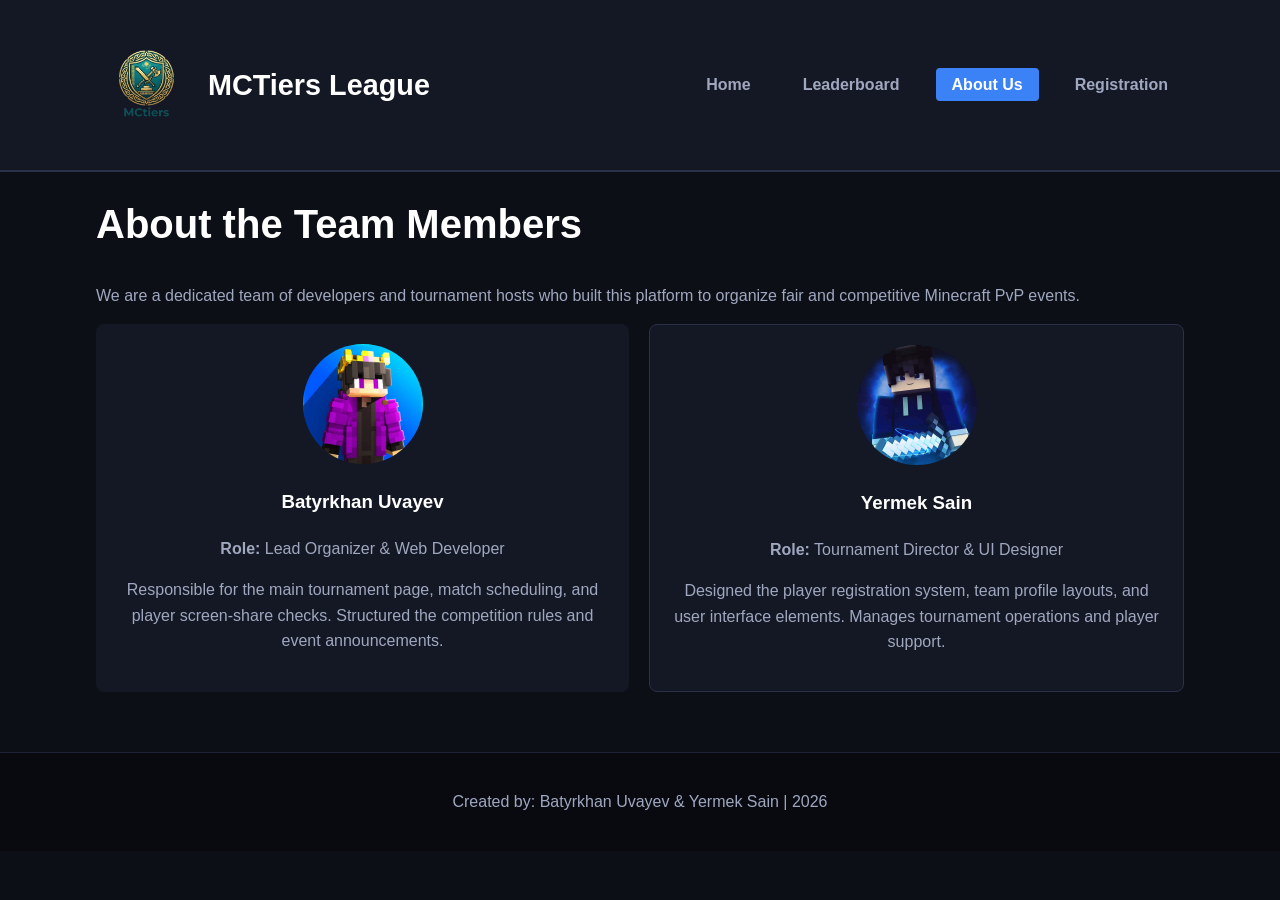
==== about.html @ dbb65c8c "as" ====
<!DOCTYPE html>
<html lang="en">
<head>
    <meta charset="UTF-8">
    <meta name="viewport" content="width=device-width, initial-scale=1.0">
    <title>Minecraft PvP Championship - About Us</title>
    <link rel="stylesheet" href="css/style.css">
</head>
<body>

    <header id="main-header">
        <div class="container">
            <div class="header-brand">
                <img src="images/Gemini_Generated_Image_re1tjsre1tjsre1t-removebg-preview.png" alt="MCTiers Logo" class="logo-img">
                <h2>MCTiers League</h2>
            </div>
            <nav>
                <ul>
                    <li><a href="index.html">Home</a></li>
                    <li><a href="leaderboard.html">Leaderboard</a></li>
                    <li><a href="about.html" class="active">About Us</a></li>
                    <li><a href="contact.html">Registration</a></li>
                </ul>
            </nav>
        </div>
    </header>

    <main class="container">
        <h1>About the Team Members</h1>
        <p>We are a dedicated team of developers and tournament hosts who built this platform to organize fair and competitive Minecraft PvP events.</p>

      <div class="team-grid" style="display: flex; gap: 20px;">
    <div class="member-card" style="background-color: #141824; border: 0px solid #2a3148; border-radius: 8px; padding: 20px; text-align: center; width: 50%;">
        <img src="images/profile2.png" alt="Batyrkhan Uvayev" style="width: 120px; height: 120px; border-radius: 50%; object-fit: cover; border: 0px solid #3b82f6; margin-bottom: 15px; display: inline-block;">
        <h3>Batyrkhan Uvayev</h3>
        <p><strong>Role:</strong> Lead Organizer & Web Developer</p>
        <p>Responsible for the main tournament page, match scheduling, and player screen-share checks. Structured the competition rules and event announcements.</p>
    </div>

    <div class="member-card" style="background-color: #141824; border: 1px solid #2a3148; border-radius: 8px; padding: 20px; text-align: center; width: 50%;">
        <img src="images/profile1.jpg" alt="Yermek Sain" style="width: 120px; height: 120px; border-radius: 50%; object-fit: cover; border: 0px solid #3b82f6; margin-bottom: 15px; display: inline-block;">
        <h3>Yermek Sain</h3>
        <p><strong>Role:</strong> Tournament Director & UI Designer</p>
        <p>Designed the player registration system, team profile layouts, and user interface elements. Manages tournament operations and player support.</p>
    </div>
</div>
        </div>
    </main>

    <footer>
        <p>Created by: Batyrkhan Uvayev & Yermek Sain | 2026</p>
    </footer>

</body>
</html>
---- css/style.css ----
body {
    margin: 0;
    padding: 0;
    background-color: #0d0f17;
    color: #e1e6f0;
    font-family: 'Segoe UI', Tahoma, Geneva, Verdana, sans-serif;
    line-height: 1.6;
}

h1, h2, h3 {
    margin-top: 0;
    color: #ffffff;
}

h1 {
    font-size: 2.5rem;
}

h2 {
    font-size: 1.8rem;
    border-bottom: 2px solid #2a3148;
    padding-bottom: 8px;
    margin-bottom: 20px;
}

p {
    font-size: 1rem;
    color: #a0a8c0;
}

table {
    width: 100%;
    border-collapse: collapse;
    margin-top: 15px;
}

footer {
    background-color: #080a10;
    text-align: center;
    padding: 20px 0;
    margin-top: 40px;
    border-top: 1px solid #1e2436;
}


#main-header {
    background-color: #141824;
    border-bottom: 2px solid #2a3148;
    padding: 15px 0;
}

#registration-form {
    background-color: #141824;
    padding: 30px;
    border-radius: 8px;
    border: 1px solid #2a3148;
    max-width: 600px;
    margin: 0 auto;
}


.header-brand {
    display: flex;
    align-items: center;
    gap: 12px;
}

.header-brand h2 {
    margin-bottom: 0;
    border-bottom: none;
    padding-bottom: 0;
}

.logo-img {
    width: 100px;
    height: 100px;
    border-radius: 4px;
    object-fit: cover;
}


header .container {
    display: flex;
    justify-content: space-between;
    align-items: center;
}

nav ul {
    list-style: none;
    margin: 0;
    padding: 0;
    display: flex;
}

nav li {
    margin-left: 20px;
}

nav a {
    color: #a0a8c0;
    text-decoration: none;
    font-weight: 600;
    padding: 8px 16px;
    border-radius: 4px;
    transition: 0.3s;
}

nav a:hover {
    background-color: #2a3148;
    color: #ffffff;
}

nav a.active {
    background-color: #3b82f6;
    color: #ffffff;
}

table th {
    background-color: #1c2234;
    color: #ffffff;
    text-align: left;
    padding: 12px;
    font-weight: 600;
}

table td {
    padding: 10px 12px;
    border-bottom: 1px solid #1e2436;
}

.form-group input,
.form-group select,
.form-group textarea {
    width: 100%;
    padding: 10px;
    background-color: #0d0f17;
    border: 1px solid #2a3148;
    border-radius: 4px;
    color: #ffffff;
    box-sizing: border-box;
    margin-top: 5px;
}


.container {
    width: 85%;
    max-width: 1100px;
    margin: 0 auto;
    padding: 20px 0;
}

.hero-banner {
    background-color: #141824;
    border-radius: 8px;
    padding: 40px;
    margin-bottom: 30px;
    border: 1px solid #2a3148;
    text-align: center;
}

.subtitle {
    color: #3b82f6;
    font-size: 1.2rem;
    margin-bottom: 15px;
}

.rules-section, .kits-section {
    background-color: #141824;
    border-radius: 8px;
    padding: 25px;
    margin-bottom: 30px;
    border: 1px solid #2a3148;
}

.cards-grid {
    display: flex;
    gap: 20px;
    flex-wrap: wrap;
}

.match-card {
    background-color: #141824;
    border: 1px solid #2a3148;
    border-radius: 8px;
    width: calc(33.333% - 14px);
    overflow: hidden;
    box-sizing: border-box;
}

.match-card img {
    width: 100%;
    height: 180px;
    object-fit: contain;
    background-color: #141824;
    padding: 15px;
    box-sizing: border-box;
    display: block;
}

.card-body {
    padding: 15px;
}

.leaderboard-table {
    background-color: #141824;
    border-radius: 8px;
    overflow: hidden;
    border: 1px solid #2a3148;
}

.leaderboard-table tr:hover {
    background-color: #1a2030;
}

.top-1 {
    color: #ffb700;
    font-weight: bold;
}

.top-2 {
    color: #c0c0c0;
    font-weight: bold;
}

.top-3 {
    color: #cd7f32;
    font-weight: bold;
}

.tier-ht1 { color: #ff4757; font-weight: bold; }
.tier-lt1 { color: #ffa502; font-weight: bold; }
.tier-ht2 { color: #2ed573; font-weight: bold; }
.tier-lt2 { color: #1e90ff; font-weight: bold; }
.tier-ht3 { color: #70a1ff; font-weight: bold; }
.tier-lt3 { color: #a4b0be; font-weight: bold; }

.team-grid {
    display: flex;
    gap: 20px;
}

.member-card {
    background-color: #141824;
    border: 1px solid #2a3148;
    border-radius: 8px;
    padding: 20px;
    text-align: center;
    width: 50%;
}

.form-group {
    margin-bottom: 20px;
}

.form-group label {
    display: block;
    font-weight: 600;
}

.btn {
    background-color: #3b82f6;
    color: #ffffff;
    padding: 12px 24px;
    border: none;
    border-radius: 4px;
    cursor: pointer;
    font-weight: bold;
    font-size: 1rem;
    width: 100%;
}

.btn:hover {
    background-color: #2563ed;
}
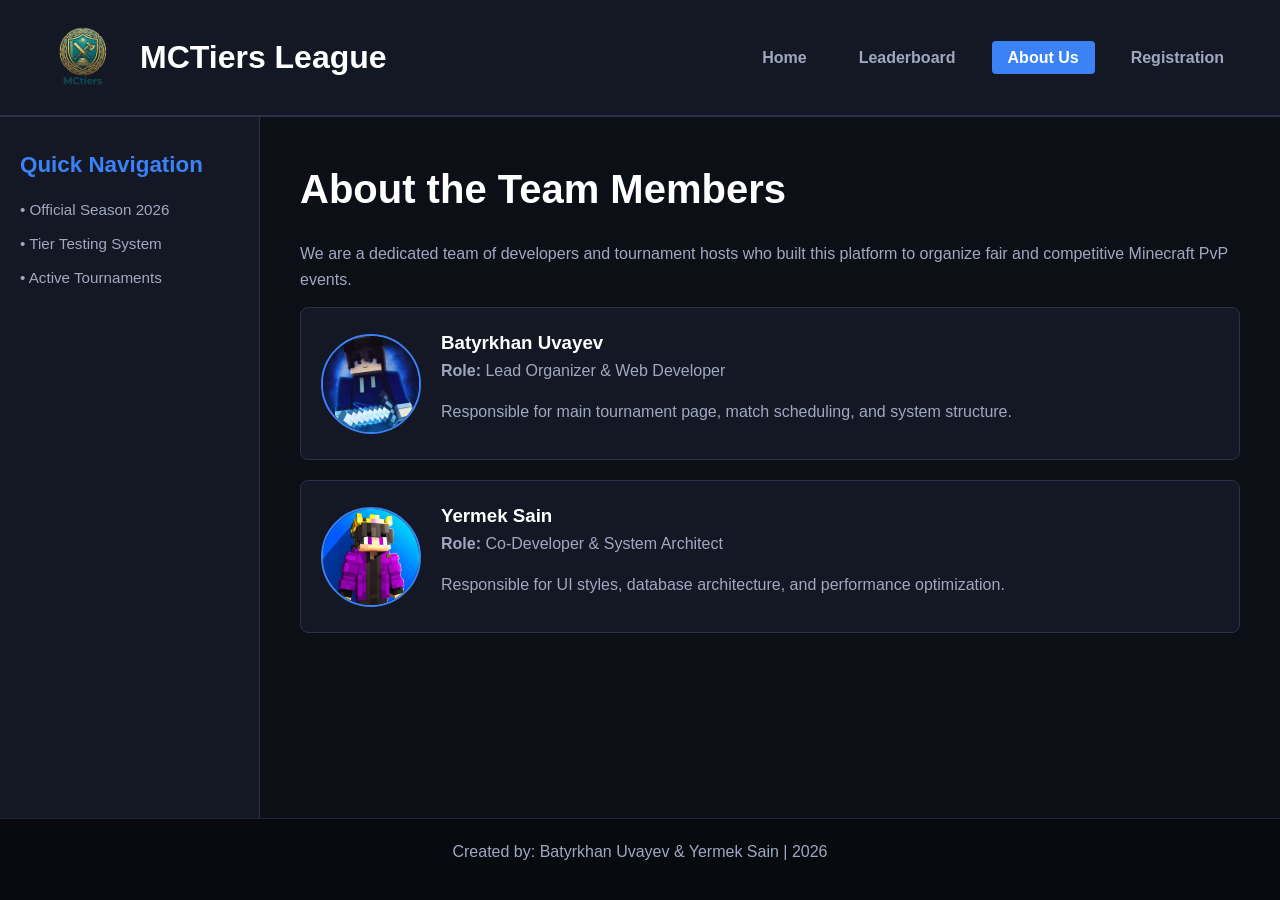
==== commit 9269fe70: "Merge branch 'main' of https://github.com/sainermek/asik-1-WEB" ====
--- a/about.html
+++ b/about.html
@@ -3,53 +3,61 @@
 <head>
     <meta charset="UTF-8">
     <meta name="viewport" content="width=device-width, initial-scale=1.0">
-    <title>Minecraft PvP Championship - About Us</title>
+    <title>About Us - Minecraft PvP Championship</title>
     <link rel="stylesheet" href="css/style.css">
 </head>
 <body>
 
-    <header id="main-header">
-        <div class="container">
-            <div class="header-brand">
-                <img src="images/Gemini_Generated_Image_re1tjsre1tjsre1t-removebg-preview.png" alt="MCTiers Logo" class="logo-img">
-                <h2>MCTiers League</h2>
-            </div>
-            <nav>
-                <ul>
-                    <li><a href="index.html">Home</a></li>
-                    <li><a href="leaderboard.html">Leaderboard</a></li>
-                    <li><a href="about.html" class="active">About Us</a></li>
-                    <li><a href="contact.html">Registration</a></li>
-                </ul>
-            </nav>
+<div class="page">
+    <header>
+        <div class="header-brand">
+            <img src="images/logo.png" alt="MCTiers Logo" class="logo-img">
+            <h2>MCTiers League</h2>
         </div>
+        <nav>
+            <ul>
+                <li><a href="index.html">Home</a></li>
+                <li><a href="leaderboard.html">Leaderboard</a></li>
+                <li><a href="about.html" class="active">About Us</a></li>
+                <li><a href="contact.html">Registration</a></li>
+            </ul>
+        </nav>
     </header>
 
-    <main class="container">
+    <aside>
+        <h2>Quick Navigation</h2>
+        <p>• Official Season 2026</p>
+        <p>• Tier Testing System</p>
+        <p>• Active Tournaments</p>
+    </aside>
+
+    <main>
         <h1>About the Team Members</h1>
         <p>We are a dedicated team of developers and tournament hosts who built this platform to organize fair and competitive Minecraft PvP events.</p>
 
-      <div class="team-grid" style="display: flex; gap: 20px;">
-    <div class="member-card" style="background-color: #141824; border: 0px solid #2a3148; border-radius: 8px; padding: 20px; text-align: center; width: 50%;">
-        <img src="images/profile2.png" alt="Batyrkhan Uvayev" style="width: 120px; height: 120px; border-radius: 50%; object-fit: cover; border: 0px solid #3b82f6; margin-bottom: 15px; display: inline-block;">
-        <h3>Batyrkhan Uvayev</h3>
-        <p><strong>Role:</strong> Lead Organizer & Web Developer</p>
-        <p>Responsible for the main tournament page, match scheduling, and player screen-share checks. Structured the competition rules and event announcements.</p>
-    </div>
+        <div class="team-member">
+            <img src="images/profile1.jpg" alt="Batyrkhan Uvayev" class="member-avatar">
+            <div>
+                <h3>Batyrkhan Uvayev</h3>
+                <p><strong>Role:</strong> Lead Organizer & Web Developer</p>
+                <p>Responsible for main tournament page, match scheduling, and system structure.</p>
+            </div>
+        </div>
 
-    <div class="member-card" style="background-color: #141824; border: 1px solid #2a3148; border-radius: 8px; padding: 20px; text-align: center; width: 50%;">
-        <img src="images/profile1.jpg" alt="Yermek Sain" style="width: 120px; height: 120px; border-radius: 50%; object-fit: cover; border: 0px solid #3b82f6; margin-bottom: 15px; display: inline-block;">
-        <h3>Yermek Sain</h3>
-        <p><strong>Role:</strong> Tournament Director & UI Designer</p>
-        <p>Designed the player registration system, team profile layouts, and user interface elements. Manages tournament operations and player support.</p>
-    </div>
-</div>
+        <div class="team-member">
+            <img src="images/profile2.png" alt="Yermek Sain" class="member-avatar">
+            <div>
+                <h3>Yermek Sain</h3>
+                <p><strong>Role:</strong> Co-Developer & System Architect</p>
+                <p>Responsible for UI styles, database architecture, and performance optimization.</p>
+            </div>
         </div>
     </main>
 
     <footer>
         <p>Created by: Batyrkhan Uvayev & Yermek Sain | 2026</p>
     </footer>
+</div>
 
 </body>
 </html>
--- a/css/style.css
+++ b/css/style.css
@@ -1,100 +1,60 @@
-
-body {
+* {
     margin: 0;
     padding: 0;
+    box-sizing: border-box;
+}
+
+body {
     background-color: #0d0f17;
     color: #e1e6f0;
     font-family: 'Segoe UI', Tahoma, Geneva, Verdana, sans-serif;
     line-height: 1.6;
 }
 
-h1, h2, h3 {
-    margin-top: 0;
-    color: #ffffff;
-}
-
-h1 {
-    font-size: 2.5rem;
-}
-
-h2 {
-    font-size: 1.8rem;
+.page {
+    display: grid;
+    grid-template-columns: 260px 1fr;
+    grid-template-rows: auto 1fr auto;
+    grid-template-areas:
+        "header header"
+        "sidebar main"
+        "footer footer";
+    min-height: 100vh;
+}
+
+header {
+    grid-area: header;
+    background-color: #141824;
     border-bottom: 2px solid #2a3148;
-    padding-bottom: 8px;
-    margin-bottom: 20px;
-}
-
-p {
-    font-size: 1rem;
-    color: #a0a8c0;
-}
-
-table {
-    width: 100%;
-    border-collapse: collapse;
-    margin-top: 15px;
-}
-
-footer {
-    background-color: #080a10;
-    text-align: center;
-    padding: 20px 0;
-    margin-top: 40px;
-    border-top: 1px solid #1e2436;
-}
-
-
-#main-header {
-    background-color: #141824;
-    border-bottom: 2px solid #2a3148;
-    padding: 15px 0;
-}
-
-#registration-form {
-    background-color: #141824;
-    padding: 30px;
-    border-radius: 8px;
-    border: 1px solid #2a3148;
-    max-width: 600px;
-    margin: 0 auto;
-}
-
+    padding: 15px 40px;
+    display: flex;
+    justify-content: space-between;
+    align-items: center;
+}
 
 .header-brand {
     display: flex;
     align-items: center;
-    gap: 12px;
+    gap: 15px;
 }
 
 .header-brand h2 {
     margin-bottom: 0;
-    border-bottom: none;
-    padding-bottom: 0;
+    color: #ffffff;
+    font-size: 2rem;
 }
 
 .logo-img {
-    width: 100px;
-    height: 100px;
-    border-radius: 4px;
+    width: 85px;
+    height: 85px;
+    border-radius: 6px;
     object-fit: cover;
-}
-
-
-header .container {
-    display: flex;
-    justify-content: space-between;
-    align-items: center;
 }
 
 nav ul {
     list-style: none;
-    margin: 0;
-    padding: 0;
-    display: flex;
-}
-
-nav li {
-    margin-left: 20px;
+    display: flex;
+    gap: 20px;
 }
 
 nav a {
@@ -116,47 +76,202 @@
     color: #ffffff;
 }
 
-table th {
-    background-color: #1c2234;
-    color: #ffffff;
-    text-align: left;
-    padding: 12px;
-    font-weight: 600;
-}
-
-table td {
-    padding: 10px 12px;
-    border-bottom: 1px solid #1e2436;
-}
-
-.form-group input,
-.form-group select,
-.form-group textarea {
-    width: 100%;
+aside {
+    grid-area: sidebar;
+    background-color: #141824;
+    padding: 30px 20px;
+    border-right: 1px solid #2a3148;
+}
+
+aside h2 {
+    color: #3b82f6;
+    font-size: 1.4rem;
+    margin-bottom: 15px;
+}
+
+aside p, aside ul {
+    color: #a0a8c0;
+    font-size: 0.95rem;
+    margin-bottom: 10px;
+}
+
+aside ul {
+    padding-left: 20px;
+}
+
+main {
+    grid-area: main;
+    padding: 40px;
+}
+
+footer {
+    grid-area: footer;
+    background-color: #080a10;
+    text-align: center;
+    padding: 20px 0;
+    border-top: 1px solid #1e2436;
+    color: #a0a8c0;
+}
+
+h1, h2, h3 {
+    margin-top: 0;
+    color: #ffffff;
+}
+
+h1 {
+    font-size: 2.5rem;
+    margin-bottom: 20px;
+}
+
+p {
+    font-size: 1rem;
+    color: #a0a8c0;
+    margin-bottom: 15px;
+}
+
+.cards-grid {
+    display: flex;
+    flex-wrap: wrap;
+    gap: 25px;
+    justify-content: flex-start;
+}
+
+.match-card {
+    background-color: #141824;
+    border: 1px solid #2a3148;
+    border-radius: 8px;
+    width: calc(33.333% - 17px);
+    overflow: hidden;
+    display: flex;
+    flex-direction: column;
+    transition: transform 0.3s ease, box-shadow 0.3s ease;
+}
+
+.match-card:hover {
+    transform: translateY(-8px);
+    box-shadow: 0 10px 20px rgba(59, 130, 246, 0.2);
+}
+
+.match-card img {
+    width: 100%;
+    height: 160px;
+    background-color: #141824;
     padding: 10px;
-    background-color: #0d0f17;
-    border: 1px solid #2a3148;
+    object-fit: cover;
+}
+
+.match-card img.pixel-icon {
+    object-fit: contain;
+    transform: scale(0.8);
+}
+
+.card-body {
+    padding: 20px;
+    display: flex;
+    flex-direction: column;
+    flex-grow: 1;
+}
+
+.card-body h3 {
+    margin-bottom: 10px;
+}
+
+.card-body p {
+    flex-grow: 1;
+}
+
+.card-btn {
+    background-color: #3b82f6;
+    color: #ffffff;
+    text-align: center;
+    padding: 10px;
     border-radius: 4px;
-    color: #ffffff;
-    box-sizing: border-box;
-    margin-top: 5px;
-}
-
-
-.container {
-    width: 85%;
-    max-width: 1100px;
-    margin: 0 auto;
-    padding: 20px 0;
-}
-
-.hero-banner {
-    background-color: #141824;
-    border-radius: 8px;
-    padding: 40px;
+    text-decoration: none;
+    font-weight: bold;
+    margin-top: 15px;
+    transition: background 0.3s;
+    border: none;
+    cursor: pointer;
+    display: inline-block;
+}
+
+.card-btn:hover {
+    background-color: #2563ed;
+}
+
+.gallery-section {
+    margin-top: 40px;
+}
+
+.gallery-grid {
+    display: grid;
+    grid-template-columns: repeat(3, 1fr);
+    gap: 20px;
+    margin-top: 20px;
+}
+
+.gallery-item {
+    position: relative;
+    border-radius: 8px;
+    overflow: hidden;
+    border: 1px solid #2a3148;
+    height: 180px;
+    background-color: #141824;
+}
+
+.gallery-item img {
+    width: 100%;
+    height: 100%;
+    object-fit: cover;
+    padding: 6px; 
+    background-color: #141824;
+    display: block;
+    transition: transform 0.4s ease;
+}
+
+.gallery-item img.pixel-icon {
+    object-fit: contain;
+    padding: 20px;
+    transform: scale(0.85);
+}
+
+.gallery-item:hover img {
+    transform: scale(1.06);
+}
+
+.gallery-overlay {
+    position: absolute;
+    bottom: 0;
+    left: 0;
+    right: 0;
+    background: rgba(20, 24, 36, 0.85);
+    overflow: hidden;
+    width: 100%;
+    height: 0;
+    transition: .3s ease;
+    display: flex;
+    align-items: center;
+    justify-content: center;
+}
+
+.gallery-item:hover .gallery-overlay {
+    height: 100%;
+}
+
+.gallery-overlay span {
+    color: #ffffff;
+    font-size: 1.1rem;
+    font-weight: bold;
+    text-align: center;
+    padding: 0 10px;
+}
+
+.hero-banner, .rules-section {
+    background-color: #141824;
+    border-radius: 8px;
+    padding: 30px;
     margin-bottom: 30px;
     border: 1px solid #2a3148;
-    text-align: center;
 }
 
 .subtitle {
@@ -165,88 +280,53 @@
     margin-bottom: 15px;
 }
 
-.rules-section, .kits-section {
-    background-color: #141824;
-    border-radius: 8px;
-    padding: 25px;
-    margin-bottom: 30px;
-    border: 1px solid #2a3148;
-}
-
-.cards-grid {
-    display: flex;
+table {
+    width: 100%;
+    border-collapse: collapse;
+    background-color: #141824;
+    border-radius: 8px;
+    overflow: hidden;
+    border: 1px solid #2a3148;
+    margin-top: 20px;
+}
+
+th, td {
+    padding: 14px 20px;
+    text-align: left;
+    color: #e1e6f0;
+}
+
+th {
+    background-color: #1e2436;
+    color: #3b82f6;
+    font-weight: 600;
+}
+
+tr:not(:last-child) td {
+    border-bottom: 1px solid #2a3148;
+}
+
+tr:hover {
+    background-color: #1a2030;
+}
+
+.team-member {
+    display: flex;
+    align-items: center;
     gap: 20px;
-    flex-wrap: wrap;
-}
-
-.match-card {
-    background-color: #141824;
-    border: 1px solid #2a3148;
-    border-radius: 8px;
-    width: calc(33.333% - 14px);
-    overflow: hidden;
-    box-sizing: border-box;
-}
-
-.match-card img {
-    width: 100%;
-    height: 180px;
-    object-fit: contain;
-    background-color: #141824;
-    padding: 15px;
-    box-sizing: border-box;
-    display: block;
-}
-
-.card-body {
-    padding: 15px;
-}
-
-.leaderboard-table {
-    background-color: #141824;
-    border-radius: 8px;
-    overflow: hidden;
-    border: 1px solid #2a3148;
-}
-
-.leaderboard-table tr:hover {
-    background-color: #1a2030;
-}
-
-.top-1 {
-    color: #ffb700;
-    font-weight: bold;
-}
-
-.top-2 {
-    color: #c0c0c0;
-    font-weight: bold;
-}
-
-.top-3 {
-    color: #cd7f32;
-    font-weight: bold;
-}
-
-.tier-ht1 { color: #ff4757; font-weight: bold; }
-.tier-lt1 { color: #ffa502; font-weight: bold; }
-.tier-ht2 { color: #2ed573; font-weight: bold; }
-.tier-lt2 { color: #1e90ff; font-weight: bold; }
-.tier-ht3 { color: #70a1ff; font-weight: bold; }
-.tier-lt3 { color: #a4b0be; font-weight: bold; }
-
-.team-grid {
-    display: flex;
-    gap: 20px;
-}
-
-.member-card {
     background-color: #141824;
     border: 1px solid #2a3148;
     border-radius: 8px;
     padding: 20px;
-    text-align: center;
-    width: 50%;
+    margin-bottom: 20px;
+}
+
+.member-avatar {
+    width: 100px;
+    height: 100px;
+    border-radius: 50%;
+    object-fit: cover;
+    border: 2px solid #3b82f6;
 }
 
 .form-group {
@@ -255,21 +335,53 @@
 
 .form-group label {
     display: block;
+    margin-bottom: 8px;
+    color: #e1e6f0;
     font-weight: 600;
 }
 
-.btn {
-    background-color: #3b82f6;
-    color: #ffffff;
-    padding: 12px 24px;
-    border: none;
+.form-group input,
+.form-group select,
+.form-group textarea {
+    width: 100%;
+    padding: 10px 14px;
+    background-color: #0d0f17;
+    border: 1px solid #2a3148;
     border-radius: 4px;
-    cursor: pointer;
-    font-weight: bold;
-    font-size: 1rem;
-    width: 100%;
+    color: #e1e6f0;
+    font-family: inherit;
+}
+
+HEAD:css/Style.css
+.form-group input:focus,
+.form-group select:focus,
+.form-group textarea:focus {
+    outline: none;
+    border-color: #3b82f6;
+}
+
+@media (max-width: 900px) {
+    .page {
+        grid-template-columns: 1fr;
+        grid-template-areas:
+            "header"
+            "sidebar"
+            "main"
+            "footer";
+    }
+    aside {
+        border-right: none;
+        border-bottom: 1px solid #2a3148;
+    }
+    .match-card {
+        width: 100%;
+    }
+    .gallery-grid {
+        grid-template-columns: repeat(2, 1fr);
+    }
 }
 
 .btn:hover {
     background-color: #2563ed;
 }
+
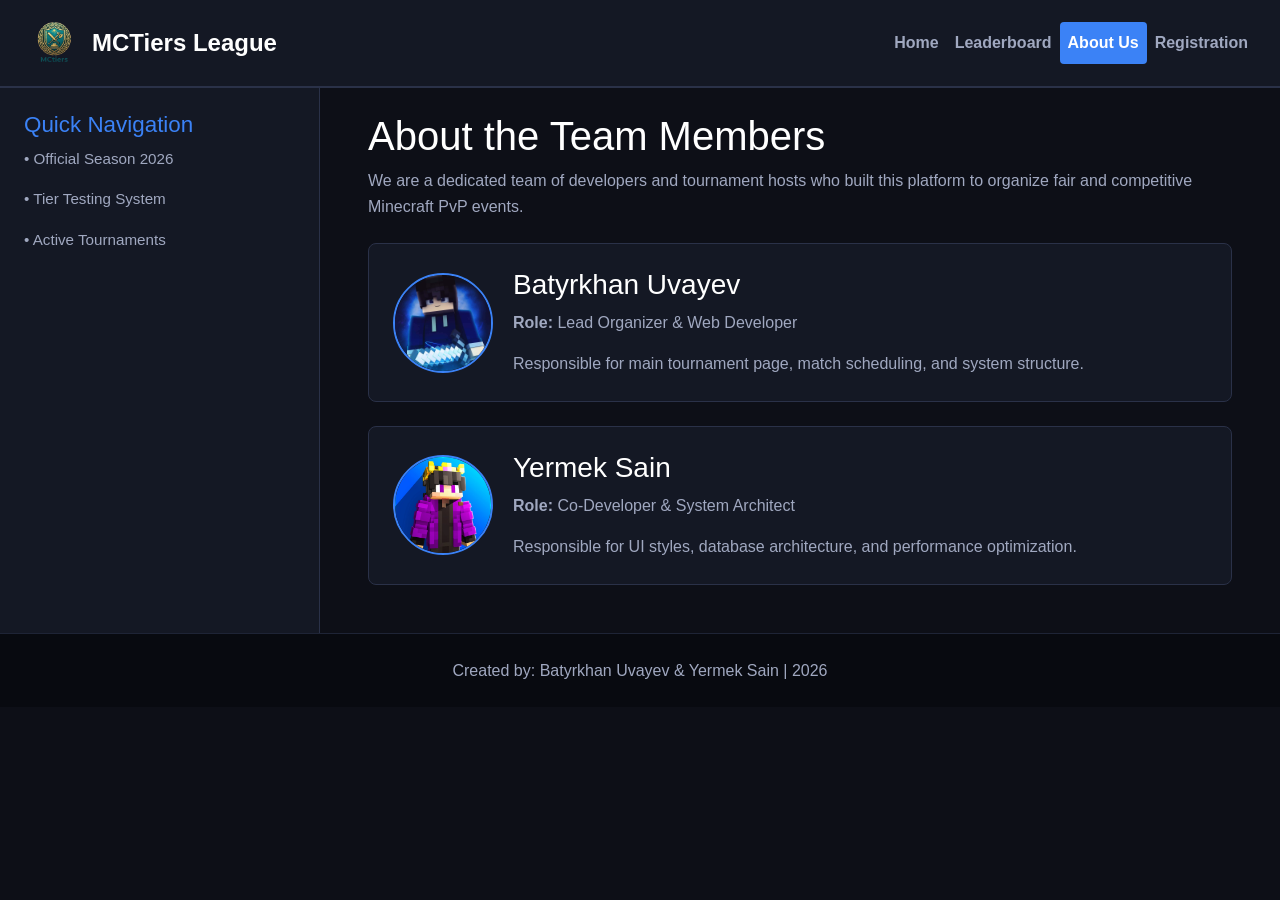
==== commit 749bb5af: "asik3" ====
--- a/about.html
+++ b/about.html
@@ -4,60 +4,84 @@
     <meta charset="UTF-8">
     <meta name="viewport" content="width=device-width, initial-scale=1.0">
     <title>About Us - Minecraft PvP Championship</title>
+    <link href="https://cdn.jsdelivr.net/npm/bootstrap@5.3.3/dist/css/bootstrap.min.css" rel="stylesheet">
     <link rel="stylesheet" href="css/style.css">
 </head>
 <body>
 
 <div class="page">
+
     <header>
-        <div class="header-brand">
-            <img src="images/logo.png" alt="MCTiers Logo" class="logo-img">
-            <h2>MCTiers League</h2>
-        </div>
-        <nav>
-            <ul>
-                <li><a href="index.html">Home</a></li>
-                <li><a href="leaderboard.html">Leaderboard</a></li>
-                <li><a href="about.html" class="active">About Us</a></li>
-                <li><a href="contact.html">Registration</a></li>
-            </ul>
+        <nav class="navbar navbar-expand-lg navbar-dark">
+            <div class="container-fluid px-sm-2 px-lg-4">
+
+                <a class="navbar-brand d-flex align-items-center gap-2" href="index.html">
+                    <img src="images/logo.png" alt="MCTiers League logo" class="logo-img">
+                    <span>MCTiers League</span>
+                </a>
+
+                <button class="navbar-toggler" type="button" data-bs-toggle="collapse" data-bs-target="#mainNav"
+                        aria-controls="mainNav" aria-expanded="false" aria-label="Toggle navigation">
+                    <span class="navbar-toggler-icon"></span>
+                </button>
+
+                <div class="collapse navbar-collapse" id="mainNav">
+                    <ul class="navbar-nav ms-auto">
+                        <li class="nav-item"><a class="nav-link" href="index.html">Home</a></li>
+                        <li class="nav-item"><a class="nav-link" href="leaderboard.html">Leaderboard</a></li>
+                        <li class="nav-item"><a class="nav-link active" href="about.html" aria-current="page">About Us</a></li>
+                        <li class="nav-item"><a class="nav-link" href="contact.html">Registration</a></li>
+                    </ul>
+                </div>
+
+            </div>
         </nav>
     </header>
 
-    <aside>
-        <h2>Quick Navigation</h2>
-        <p>• Official Season 2026</p>
-        <p>• Tier Testing System</p>
-        <p>• Active Tournaments</p>
-    </aside>
+    <div class="container-fluid">
+        <div class="row">
 
-    <main>
-        <h1>About the Team Members</h1>
-        <p>We are a dedicated team of developers and tournament hosts who built this platform to organize fair and competitive Minecraft PvP events.</p>
+            <aside class="col-lg-3 px-sm-3 px-lg-4 py-4">
+                <h2>Quick Navigation</h2>
+                <p>• Official Season 2026</p>
+                <p>• Tier Testing System</p>
+                <p>• Active Tournaments</p>
+            </aside>
 
-        <div class="team-member">
-            <img src="images/profile1.jpg" alt="Batyrkhan Uvayev" class="member-avatar">
-            <div>
-                <h3>Batyrkhan Uvayev</h3>
-                <p><strong>Role:</strong> Lead Organizer & Web Developer</p>
-                <p>Responsible for main tournament page, match scheduling, and system structure.</p>
-            </div>
+            <main class="col-lg-9 py-4 px-sm-3 px-lg-5">
+
+                <h1>About the Team Members</h1>
+                <p class="mb-4">We are a dedicated team of developers and tournament hosts who built this platform to organize fair and competitive Minecraft PvP events.</p>
+
+                <div class="team-member p-3 p-lg-4 mb-4">
+                    <img src="images/profile1.jpg" alt="Batyrkhan Uvayev" class="member-avatar">
+                    <div>
+                        <h3>Batyrkhan Uvayev</h3>
+                        <p><strong>Role:</strong> Lead Organizer & Web Developer</p>
+                        <p class="mb-0">Responsible for main tournament page, match scheduling, and system structure.</p>
+                    </div>
+                </div>
+
+                <div class="team-member p-3 p-lg-4 mb-4">
+                    <img src="images/profile2.png" alt="Yermek Sain" class="member-avatar">
+                    <div>
+                        <h3>Yermek Sain</h3>
+                        <p><strong>Role:</strong> Co-Developer & System Architect</p>
+                        <p class="mb-0">Responsible for UI styles, database architecture, and performance optimization.</p>
+                    </div>
+                </div>
+
+            </main>
+
         </div>
+    </div>
 
-        <div class="team-member">
-            <img src="images/profile2.png" alt="Yermek Sain" class="member-avatar">
-            <div>
-                <h3>Yermek Sain</h3>
-                <p><strong>Role:</strong> Co-Developer & System Architect</p>
-                <p>Responsible for UI styles, database architecture, and performance optimization.</p>
-            </div>
-        </div>
-    </main>
+    <footer class="py-4">
+        <p class="mb-0">Created by: Batyrkhan Uvayev & Yermek Sain | 2026</p>
+    </footer>
 
-    <footer>
-        <p>Created by: Batyrkhan Uvayev & Yermek Sain | 2026</p>
-    </footer>
 </div>
 
+<script src="https://cdn.jsdelivr.net/npm/bootstrap@5.3.3/dist/js/bootstrap.bundle.min.js"></script>
 </body>
-</html>
+</html>
--- a/css/style.css
+++ b/css/style.css
@@ -12,138 +12,92 @@
 }
 
 .page {
-    display: grid;
-    grid-template-columns: 260px 1fr;
-    grid-template-rows: auto 1fr auto;
-    grid-template-areas:
-        "header header"
-        "sidebar main"
-        "footer footer";
     min-height: 100vh;
+    display: flex;
+    flex-direction: column;
 }
 
 header {
-    grid-area: header;
     background-color: #141824;
     border-bottom: 2px solid #2a3148;
-    padding: 15px 40px;
-    display: flex;
-    justify-content: space-between;
-    align-items: center;
-}
-
-.header-brand {
-    display: flex;
-    align-items: center;
-    gap: 15px;
-}
-
-.header-brand h2 {
-    margin-bottom: 0;
-    color: #ffffff;
-    font-size: 2rem;
+}
+
+.navbar-brand {
+    color: #ffffff !important;
+    font-size: 1.5rem;
+    font-weight: 700;
 }
 
 .logo-img {
-    width: 85px;
-    height: 85px;
+    width: 60px;
+    height: 60px;
     border-radius: 6px;
     object-fit: cover;
 }
 
-nav ul {
-    list-style: none;
-    display: flex;
-    gap: 20px;
-}
-
-nav a {
-    color: #a0a8c0;
-    text-decoration: none;
+.navbar-nav .nav-link {
+    color: #a0a8c0;
     font-weight: 600;
-    padding: 8px 16px;
-    border-radius: 4px;
-    transition: 0.3s;
-}
-
-nav a:hover {
-    background-color: #2a3148;
+}
+
+.navbar-nav .nav-link:hover {
     color: #ffffff;
 }
 
-nav a.active {
+.navbar-nav .nav-link.active {
     background-color: #3b82f6;
     color: #ffffff;
+    border-radius: 4px;
 }
 
 aside {
-    grid-area: sidebar;
-    background-color: #141824;
-    padding: 30px 20px;
+    background-color: #141824;
     border-right: 1px solid #2a3148;
 }
 
 aside h2 {
     color: #3b82f6;
     font-size: 1.4rem;
-    margin-bottom: 15px;
-}
-
-aside p, aside ul {
+}
+
+aside p {
     color: #a0a8c0;
     font-size: 0.95rem;
-    margin-bottom: 10px;
-}
-
-aside ul {
-    padding-left: 20px;
 }
 
 main {
-    grid-area: main;
-    padding: 40px;
-}
-
-footer {
-    grid-area: footer;
-    background-color: #080a10;
-    text-align: center;
-    padding: 20px 0;
-    border-top: 1px solid #1e2436;
-    color: #a0a8c0;
+    min-width: 0;
 }
 
 h1, h2, h3 {
-    margin-top: 0;
     color: #ffffff;
 }
 
 h1 {
     font-size: 2.5rem;
-    margin-bottom: 20px;
 }
 
 p {
-    font-size: 1rem;
-    color: #a0a8c0;
-    margin-bottom: 15px;
-}
-
-.cards-grid {
-    display: flex;
-    flex-wrap: wrap;
-    gap: 25px;
-    justify-content: flex-start;
+    color: #a0a8c0;
+}
+
+.hero-banner,
+.rules-section {
+    background-color: #141824;
+    border: 1px solid #2a3148;
+    border-radius: 8px;
+}
+
+.subtitle {
+    color: #3b82f6;
+    font-size: 1.2rem;
 }
 
 .match-card {
     background-color: #141824;
     border: 1px solid #2a3148;
     border-radius: 8px;
-    width: calc(33.333% - 17px);
     overflow: hidden;
-    display: flex;
-    flex-direction: column;
     transition: transform 0.3s ease, box-shadow 0.3s ease;
 }
 
@@ -153,161 +107,54 @@
 }
 
 .match-card img {
-    width: 100%;
-    height: 160px;
-    background-color: #141824;
-    padding: 10px;
+    height: 180px;
+    background-color: #141824;
     object-fit: cover;
 }
 
 .match-card img.pixel-icon {
     object-fit: contain;
-    transform: scale(0.8);
-}
-
-.card-body {
-    padding: 20px;
-    display: flex;
-    flex-direction: column;
-    flex-grow: 1;
-}
-
-.card-body h3 {
-    margin-bottom: 10px;
-}
-
-.card-body p {
-    flex-grow: 1;
-}
-
-.card-btn {
+    padding: 15px;
+}
+
+.card-title {
+    color: #ffffff;
+}
+
+.card-text {
+    color: #a0a8c0;
+}
+
+.btn-primary {
     background-color: #3b82f6;
-    color: #ffffff;
-    text-align: center;
-    padding: 10px;
-    border-radius: 4px;
-    text-decoration: none;
-    font-weight: bold;
-    margin-top: 15px;
-    transition: background 0.3s;
-    border: none;
-    cursor: pointer;
-    display: inline-block;
-}
-
-.card-btn:hover {
+    border-color: #3b82f6;
+}
+
+.btn-primary:hover {
     background-color: #2563ed;
+    border-color: #2563ed;
 }
 
 .gallery-section {
-    margin-top: 40px;
-}
-
-.gallery-grid {
-    display: grid;
-    grid-template-columns: repeat(3, 1fr);
-    gap: 20px;
-    margin-top: 20px;
-}
-
-.gallery-item {
-    position: relative;
+    margin-bottom: 40px;
+}
+
+.carousel {
+    border: 1px solid #2a3148;
     border-radius: 8px;
     overflow: hidden;
-    border: 1px solid #2a3148;
-    height: 180px;
-    background-color: #141824;
-}
-
-.gallery-item img {
-    width: 100%;
-    height: 100%;
-    object-fit: cover;
-    padding: 6px; 
-    background-color: #141824;
-    display: block;
-    transition: transform 0.4s ease;
-}
-
-.gallery-item img.pixel-icon {
+}
+
+.carousel-img {
+    height: 450px;
     object-fit: contain;
-    padding: 20px;
-    transform: scale(0.85);
-}
-
-.gallery-item:hover img {
-    transform: scale(1.06);
-}
-
-.gallery-overlay {
-    position: absolute;
-    bottom: 0;
-    left: 0;
-    right: 0;
-    background: rgba(20, 24, 36, 0.85);
-    overflow: hidden;
-    width: 100%;
-    height: 0;
-    transition: .3s ease;
-    display: flex;
-    align-items: center;
-    justify-content: center;
-}
-
-.gallery-item:hover .gallery-overlay {
-    height: 100%;
-}
-
-.gallery-overlay span {
-    color: #ffffff;
-    font-size: 1.1rem;
-    font-weight: bold;
-    text-align: center;
-    padding: 0 10px;
-}
-
-.hero-banner, .rules-section {
-    background-color: #141824;
-    border-radius: 8px;
-    padding: 30px;
-    margin-bottom: 30px;
-    border: 1px solid #2a3148;
-}
-
-.subtitle {
-    color: #3b82f6;
-    font-size: 1.2rem;
-    margin-bottom: 15px;
-}
-
-table {
-    width: 100%;
-    border-collapse: collapse;
-    background-color: #141824;
-    border-radius: 8px;
-    overflow: hidden;
-    border: 1px solid #2a3148;
-    margin-top: 20px;
-}
-
-th, td {
-    padding: 14px 20px;
-    text-align: left;
-    color: #e1e6f0;
-}
-
-th {
-    background-color: #1e2436;
-    color: #3b82f6;
-    font-weight: 600;
-}
-
-tr:not(:last-child) td {
-    border-bottom: 1px solid #2a3148;
-}
-
-tr:hover {
-    background-color: #1a2030;
+    background-color: #141824;
+    image-rendering: pixelated;
+}
+
+.carousel-caption {
+    background-color: rgba(20, 24, 36, 0.85);
+    border-radius: 6px;
 }
 
 .team-member {
@@ -317,8 +164,6 @@
     background-color: #141824;
     border: 1px solid #2a3148;
     border-radius: 8px;
-    padding: 20px;
-    margin-bottom: 20px;
 }
 
 .member-avatar {
@@ -327,61 +172,135 @@
     border-radius: 50%;
     object-fit: cover;
     border: 2px solid #3b82f6;
-}
-
-.form-group {
-    margin-bottom: 20px;
-}
-
-.form-group label {
-    display: block;
-    margin-bottom: 8px;
+    flex-shrink: 0;
+}
+
+.form-label {
     color: #e1e6f0;
     font-weight: 600;
 }
 
-.form-group input,
-.form-group select,
-.form-group textarea {
-    width: 100%;
-    padding: 10px 14px;
+.form-control,
+.form-select {
     background-color: #0d0f17;
     border: 1px solid #2a3148;
-    border-radius: 4px;
     color: #e1e6f0;
-    font-family: inherit;
-}
-
-HEAD:css/Style.css
-.form-group input:focus,
-.form-group select:focus,
-.form-group textarea:focus {
-    outline: none;
+}
+
+.form-control:focus,
+.form-select:focus {
+    background-color: #0d0f17;
+    color: #e1e6f0;
     border-color: #3b82f6;
-}
-
-@media (max-width: 900px) {
-    .page {
-        grid-template-columns: 1fr;
-        grid-template-areas:
-            "header"
-            "sidebar"
-            "main"
-            "footer";
-    }
+    box-shadow: 0 0 0 0.2rem rgba(59, 130, 246, 0.25);
+}
+
+.form-control::placeholder {
+    color: #6f7890;
+}
+
+.table {
+    margin-bottom: 0;
+}
+
+.table-dark {
+    --bs-table-bg: #141824;
+    --bs-table-border-color: #2a3148;
+}
+
+.table thead th {
+    color: #3b82f6;
+}
+
+footer {
+    background-color: #080a10;
+    border-top: 1px solid #1e2436;
+    text-align: center;
+}
+
+footer p {
+    color: #a0a8c0;
+}
+
+@media (max-width: 991px) {
+    h1 {
+        font-size: 2rem;
+    }
+
+    h2 {
+        font-size: 1.5rem;
+    }
+
+    .navbar-nav {
+        margin-top: 15px;
+    }
+
+    .navbar-nav .nav-link {
+        padding: 8px 12px;
+    }
+
     aside {
         border-right: none;
         border-bottom: 1px solid #2a3148;
     }
-    .match-card {
-        width: 100%;
-    }
-    .gallery-grid {
-        grid-template-columns: repeat(2, 1fr);
-    }
-}
-
-.btn:hover {
-    background-color: #2563ed;
-}
-
+
+    .carousel-img {
+        height: 350px;
+    }
+}
+
+@media (max-width: 767px) {
+    h1 {
+        font-size: 1.7rem;
+    }
+
+    h2 {
+        font-size: 1.3rem;
+    }
+
+    h3 {
+        font-size: 1.1rem;
+    }
+
+    p,
+    li {
+        font-size: 0.9rem;
+    }
+
+    .logo-img {
+        width: 50px;
+        height: 50px;
+    }
+
+    .carousel-img {
+        height: 250px;
+    }
+
+    .team-member {
+        flex-direction: column;
+        text-align: center;
+    }
+
+    .member-avatar {
+        width: 85px;
+        height: 85px;
+    }
+}
+
+@media (max-width: 575px) {
+    h1 {
+        font-size: 1.5rem;
+    }
+
+    .carousel-img {
+        height: 200px;
+    }
+
+    .carousel-caption {
+        padding: 5px;
+    }
+
+    .carousel-caption h3 {
+        font-size: 0.9rem;
+    }
+}
